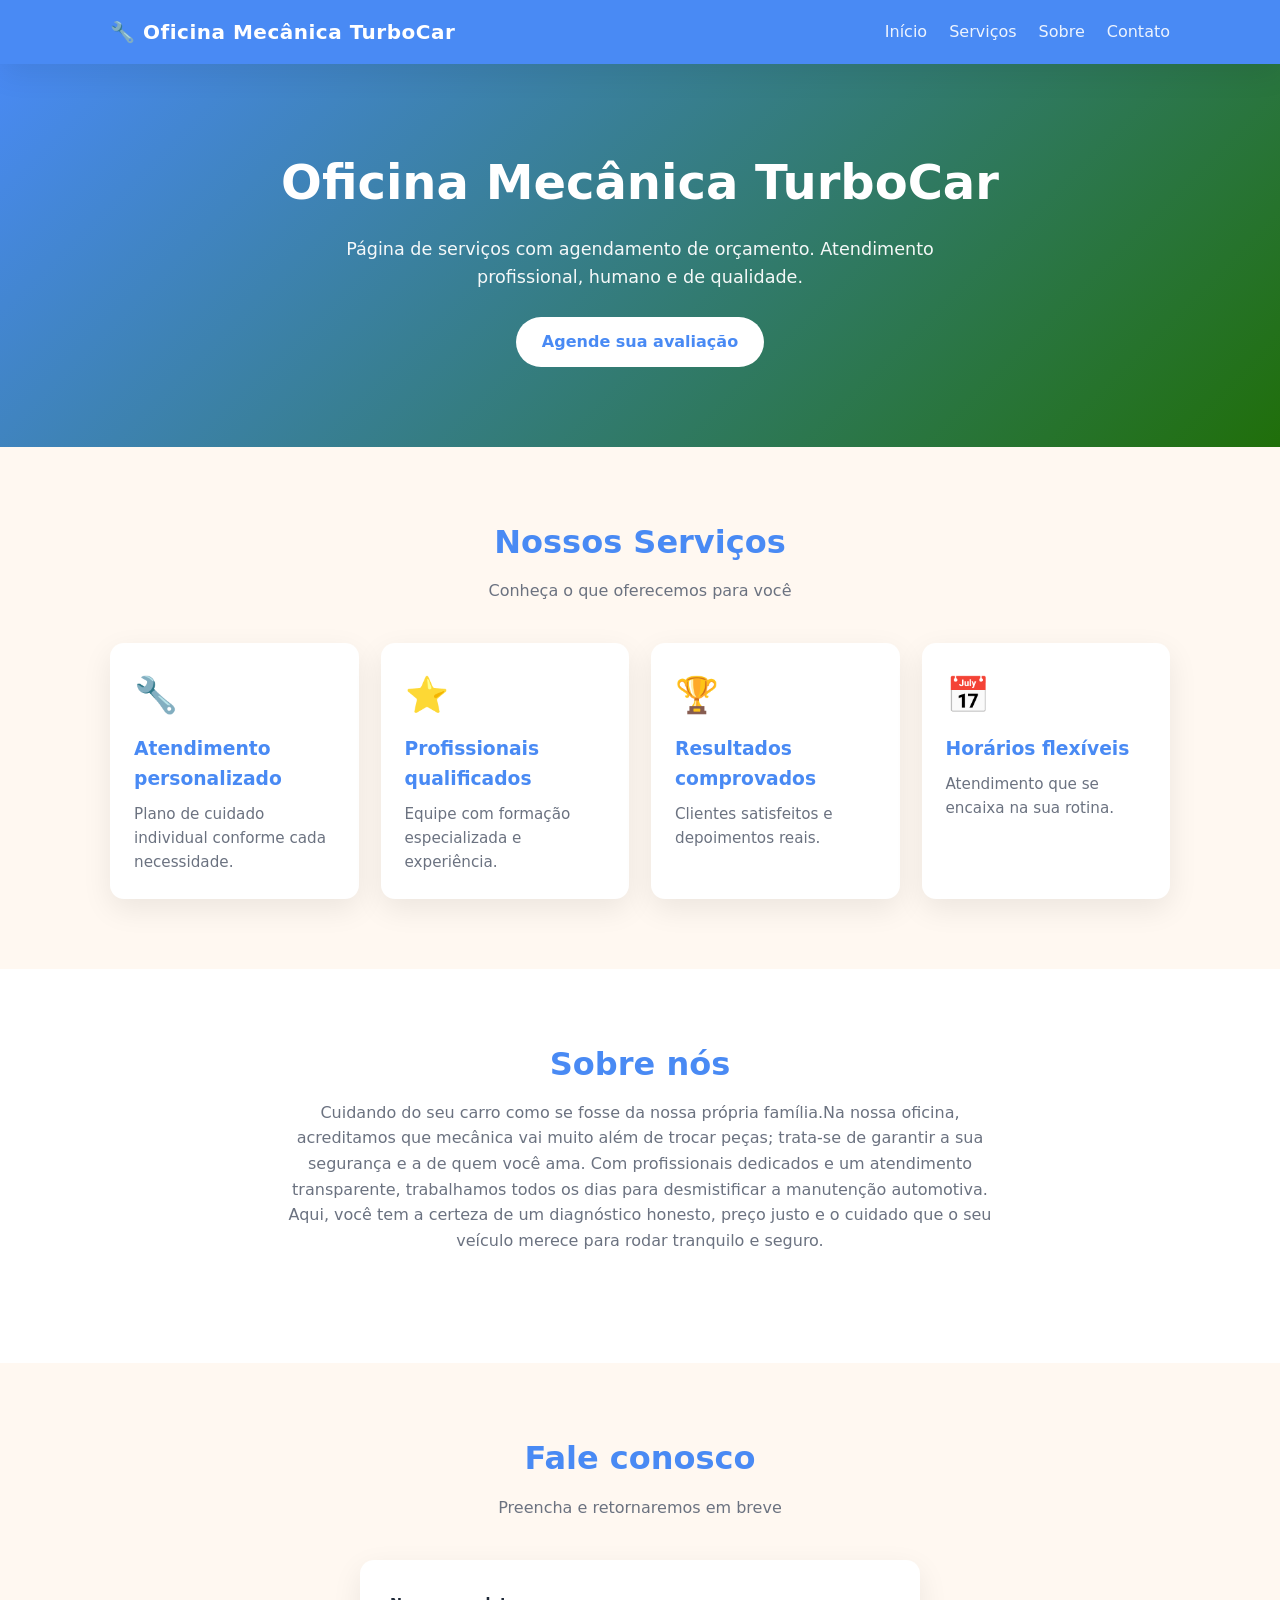
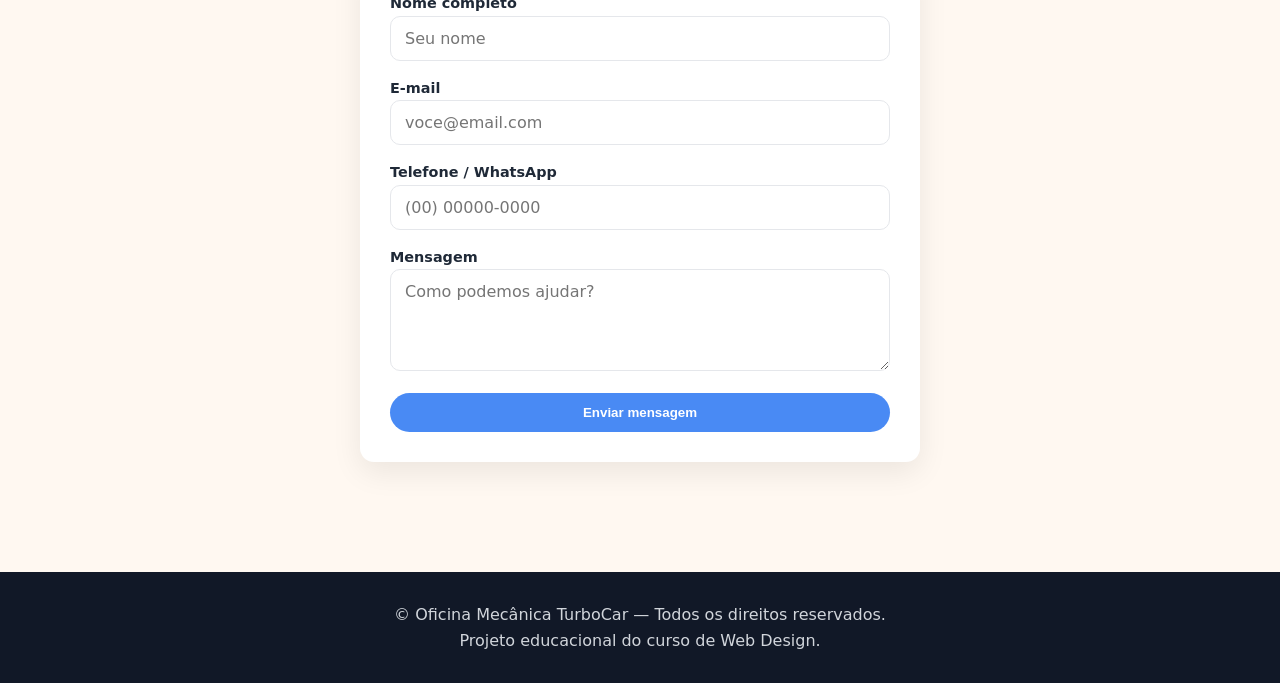
==== projetos-final-2026-2/03-oficina-mecanica/index.html @ 13c584ec "projeto final" ====
<!DOCTYPE html>
<!--
  Oficina Mecânica TurboCar
  Projeto didático do curso de Web Design.
  Estrutura: header, hero, serviços (cards), sobre, contato (form), footer.
-->
<html lang="pt-BR">
<head>
  <meta charset="UTF-8" />
  <!-- viewport torna o site responsivo no celular -->
  <meta name="viewport" content="width=device-width, initial-scale=1.0" />
  <title>Oficina Mecânica TurboCar</title>
  <meta name="description" content="Página de serviços com agendamento de orçamento." />
  <link rel="stylesheet" href="styles.css" />
</head>
<body>

  <!-- CABEÇALHO com navegação -->
  <header class="site-header">
    <div class="nav">
      <div class="logo">🔧 Oficina Mecânica TurboCar</div>
      <button class="menu-toggle" aria-label="Abrir menu">☰</button>
      <ul id="menu">
        <li><a href="#inicio">Início</a></li>
        <li><a href="#servicos">Serviços</a></li>
        <li><a href="#sobre">Sobre</a></li>
        <li><a href="#contato">Contato</a></li>
      </ul>
    </div>
  </header>

  <!-- HERO: primeira impressão do site -->
  <section class="hero" id="inicio">
    <h1>Oficina Mecânica TurboCar</h1>
    <p>Página de serviços com agendamento de orçamento. Atendimento profissional, humano e de qualidade.</p>
    <a href="#contato" class="btn">Agende sua avaliação</a>
  </section>

  <!-- SERVIÇOS em formato de cards -->
  <section id="servicos">
    <div class="container">
      <h2>Nossos Serviços</h2>
      <p class="subtitle">Conheça o que oferecemos para você</p>
      <div class="grid">
        <article class="card">
          <div class="icon">🔧</div>
          <h3>Atendimento personalizado</h3>
          <p>Plano de cuidado individual conforme cada necessidade.</p>
        </article>
        <article class="card">
          <div class="icon">⭐</div>
          <h3>Profissionais qualificados</h3>
          <p>Equipe com formação especializada e experiência.</p>
        </article>
        <article class="card">
          <div class="icon">🏆</div>
          <h3>Resultados comprovados</h3>
          <p>Clientes satisfeitos e depoimentos reais.</p>
        </article>
        <article class="card">
          <div class="icon">📅</div>
          <h3>Horários flexíveis</h3>
          <p>Atendimento que se encaixa na sua rotina.</p>
        </article>
      </div>
    </div>
  </section>

  <!-- SOBRE -->
  <section id="sobre" style="background:#fff;">
    <div class="container">
      <h2>Sobre nós</h2>
      <p class="subtitle" style="max-width:720px; margin-left:auto; margin-right:auto;">
        Cuidando do seu carro como se fosse da nossa própria família.Na nossa oficina, acreditamos que mecânica vai muito além de trocar peças; trata-se de garantir a sua segurança e a de quem você ama. Com profissionais dedicados e um atendimento transparente, trabalhamos todos os dias para desmistificar a manutenção automotiva. Aqui, você tem a certeza de um diagnóstico honesto, preço justo e o cuidado que o seu veículo merece para rodar tranquilo e seguro.
      </p>
    </div>
  </section>

  <!-- CONTATO com formulário -->
  <section id="contato">
    <div class="container">
      <h2>Fale conosco</h2>
      <p class="subtitle">Preencha e retornaremos em breve</p>
      <form class="contact" id="formContato" novalidate>
        <div>
          <label for="nome">Nome completo</label>
          <input type="text" id="nome" name="nome" required placeholder="Seu nome" />
        </div>
        <div>
          <label for="email">E-mail</label>
          <input type="email" id="email" name="email" required placeholder="voce@email.com" />
        </div>
        <div>
          <label for="telefone">Telefone / WhatsApp</label>
          <input type="tel" id="telefone" name="telefone" placeholder="(00) 00000-0000" />
        </div>
        <div>
          <label for="mensagem">Mensagem</label>
          <textarea id="mensagem" name="mensagem" rows="4" required placeholder="Como podemos ajudar?"></textarea>
        </div>
        <button type="submit" class="btn primary">Enviar mensagem</button>
        <div class="mensagem-feedback" id="feedback"></div>
      </form>
    </div>
  </section>

  <footer>
    <p>© <span id="ano"></span> Oficina Mecânica TurboCar — Todos os direitos reservados.</p>
    <p>Projeto educacional do curso de Web Design.</p>
  </footer>

  <script src="script.js"></script>
</body>
</html>
---- projetos-final-2026-2/03-oficina-mecanica/styles.css ----
/* =========================================================
   Oficina Mecânica TurboCar
   Folha de estilos principal.
   Conceitos: variáveis CSS, seletores, flexbox, grid,
   responsividade, transições e hover.
   ========================================================= */

/* Variáveis (Custom Properties) — facilitam manter o tema */
:root {
  --primary: #498af4;
  --accent: #206f0a;
  --bg: #fff8f1;
  --text: #1f2937;
  --muted: #6b7280;
  --card: #ffffff;
  --radius: 14px;
  --shadow: 0 10px 30px rgba(0,0,0,.08);
  --container: 1100px;
}

/* Reset simples para padronizar entre navegadores */
* { box-sizing: border-box; margin: 0; padding: 0; }

html { scroll-behavior: smooth; } /* rolagem suave para âncoras */

body {
  font-family: 'Segoe UI', system-ui, -apple-system, sans-serif;
  background: var(--bg);
  color: var(--text);
  line-height: 1.6;
}

img { max-width: 100%; display: block; }

/* Container central reutilizável */
.container {
  max-width: var(--container);
  margin: 0 auto;
  padding: 0 20px;
}

/* ---------- HEADER / NAV ---------- */
header.site-header {
  background: var(--primary);
  color: #fff;
  position: sticky; /* fixa ao rolar */
  top: 0;
  z-index: 50;
  box-shadow: var(--shadow);
}
.nav {
  display: flex;
  align-items: center;
  justify-content: space-between;
  padding: 16px 20px;
  max-width: var(--container);
  margin: 0 auto;
}
.nav .logo { font-weight: 800; font-size: 1.25rem; letter-spacing: .5px; }
.nav ul { display: flex; gap: 22px; list-style: none; }
.nav a { color: #fff; text-decoration: none; opacity: .9; transition: opacity .2s; }
.nav a:hover { opacity: 1; text-decoration: underline; }

/* botão hambúrguer (mobile) */
.menu-toggle {
  display: none;
  background: transparent;
  border: 0;
  color: #fff;
  font-size: 1.6rem;
  cursor: pointer;
}

/* ---------- HERO ---------- */
.hero {
  background: linear-gradient(135deg, var(--primary), var(--accent));
  color: #fff;
  padding: 80px 20px;
  text-align: center;
}
.hero h1 { font-size: clamp(1.8rem, 4vw, 3rem); margin-bottom: 14px; }
.hero p { font-size: 1.1rem; max-width: 640px; margin: 0 auto 26px; opacity: .95; }

/* botão reutilizável */
.btn {
  display: inline-block;
  background: #fff;
  color: var(--primary);
  padding: 12px 26px;
  border-radius: 999px;
  text-decoration: none;
  font-weight: 700;
  border: 0;
  cursor: pointer;
  transition: transform .15s ease, box-shadow .15s ease;
}
.btn:hover { transform: translateY(-2px); box-shadow: var(--shadow); }
.btn.primary { background: var(--primary); color: #fff; }

/* ---------- SEÇÕES ---------- */
section { padding: 70px 0; }
section h2 {
  text-align: center;
  font-size: 2rem;
  margin-bottom: 10px;
  color: var(--primary);
}
section .subtitle {
  text-align: center;
  color: var(--muted);
  margin-bottom: 40px;
}

/* Grid de cards reutilizável */
.grid {
  display: grid;
  grid-template-columns: repeat(auto-fit, minmax(240px, 1fr));
  gap: 22px;
}
.card {
  background: var(--card);
  border-radius: var(--radius);
  padding: 24px;
  box-shadow: var(--shadow);
  transition: transform .2s;
}
.card:hover { transform: translateY(-6px); }
.card .icon { font-size: 2.2rem; margin-bottom: 10px; }
.card h3 { color: var(--primary); margin-bottom: 8px; }
.card p { color: var(--muted); font-size: .95rem; }

/* ---------- FORMULÁRIO ---------- */
form.contact {
  max-width: 560px;
  margin: 0 auto;
  background: var(--card);
  padding: 30px;
  border-radius: var(--radius);
  box-shadow: var(--shadow);
  display: grid;
  gap: 14px;
}
form.contact label { font-weight: 600; font-size: .9rem; }
form.contact input,
form.contact select,
form.contact textarea {
  width: 100%;
  padding: 12px 14px;
  border: 1px solid #e5e7eb;
  border-radius: 10px;
  font-family: inherit;
  font-size: 1rem;
  transition: border-color .2s, box-shadow .2s;
}
form.contact input:focus,
form.contact textarea:focus,
form.contact select:focus {
  outline: none;
  border-color: var(--primary);
  box-shadow: 0 0 0 3px color-mix(in srgb, var(--primary) 20%, transparent);
}

.mensagem-feedback {
  margin-top: 14px;
  padding: 12px;
  border-radius: 10px;
  background: #ecfdf5;
  color: #065f46;
  text-align: center;
  display: none;
}
.mensagem-feedback.erro { background: #fef2f2; color: #991b1b; }

/* ---------- FOOTER ---------- */
footer {
  background: #111827;
  color: #d1d5db;
  text-align: center;
  padding: 30px 20px;
  margin-top: 40px;
}
footer a { color: var(--accent); text-decoration: none; }

/* ---------- RESPONSIVO ---------- */
@media (max-width: 720px) {
  .nav ul {
    display: none;
    position: absolute;
    top: 60px; left: 0; right: 0;
    flex-direction: column;
    background: var(--primary);
    padding: 14px 20px;
    gap: 12px;
  }
  .nav ul.open { display: flex; }
  .menu-toggle { display: block; }
}
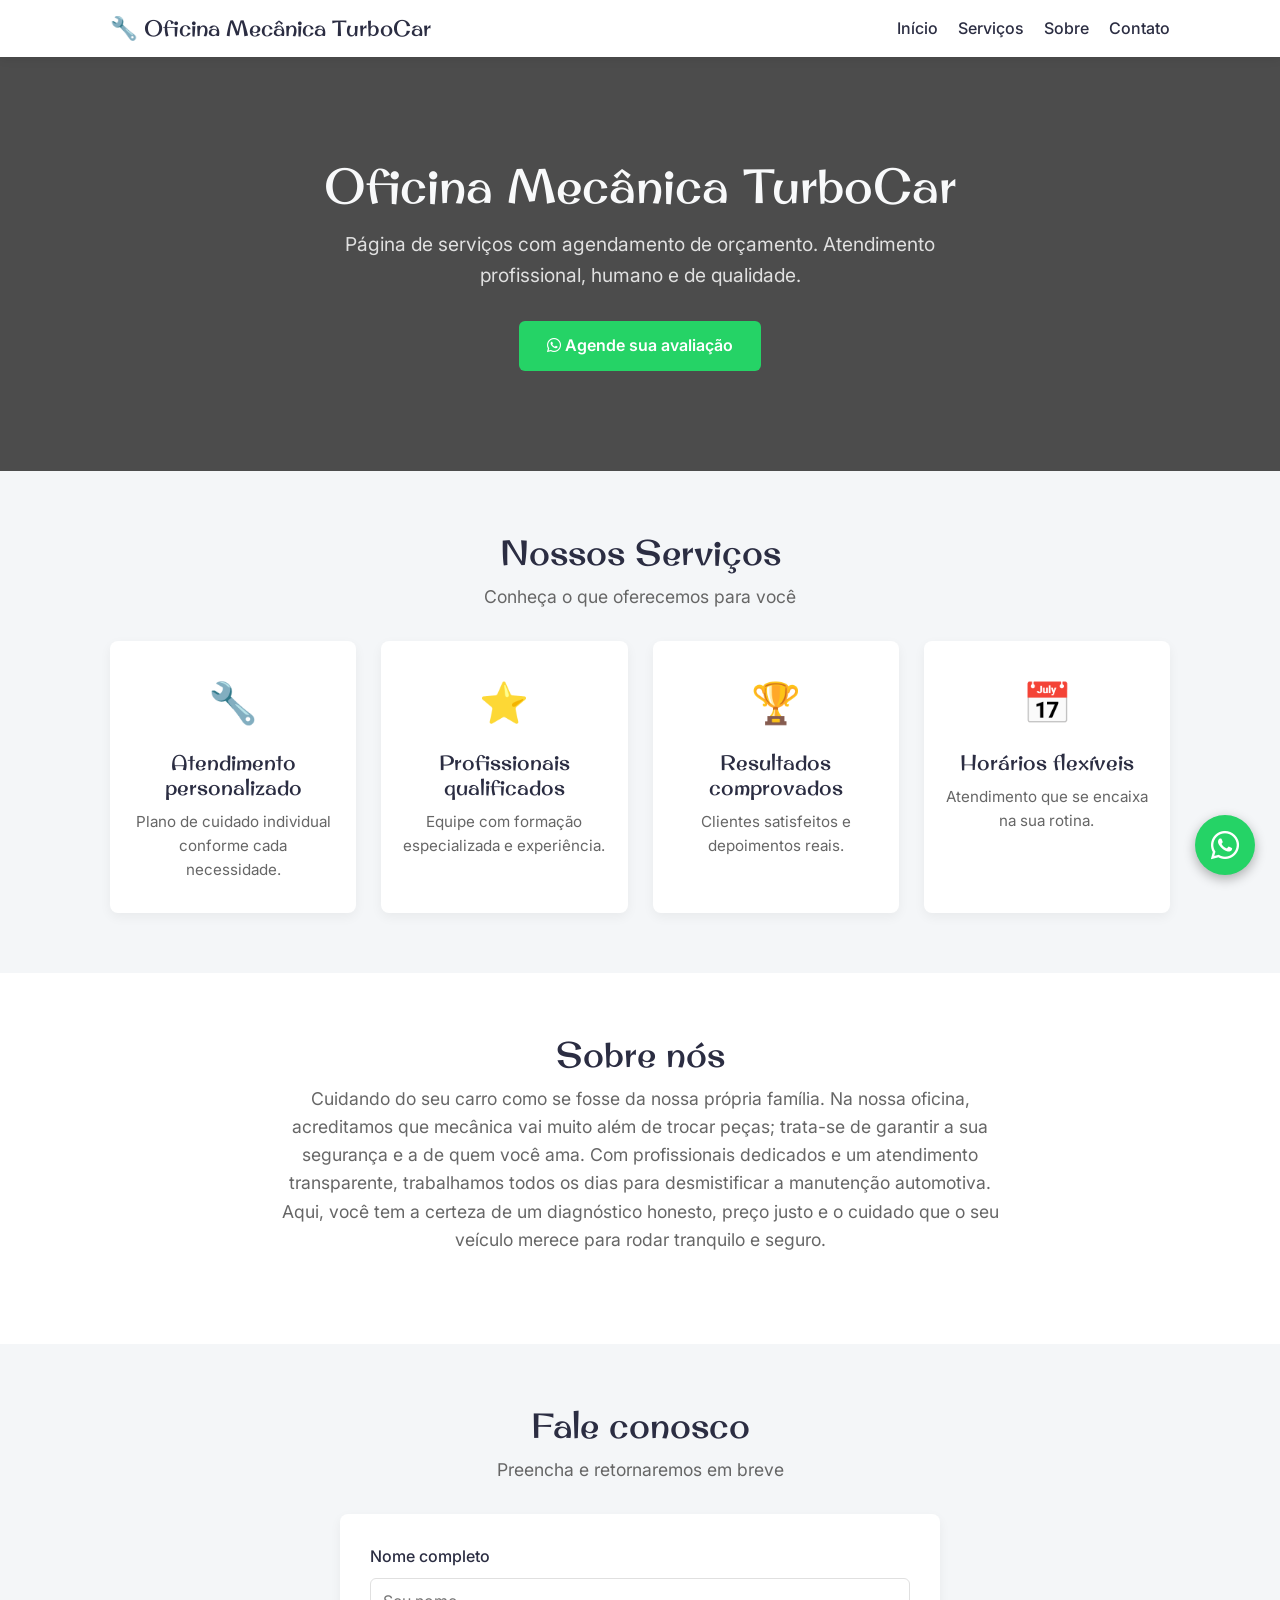
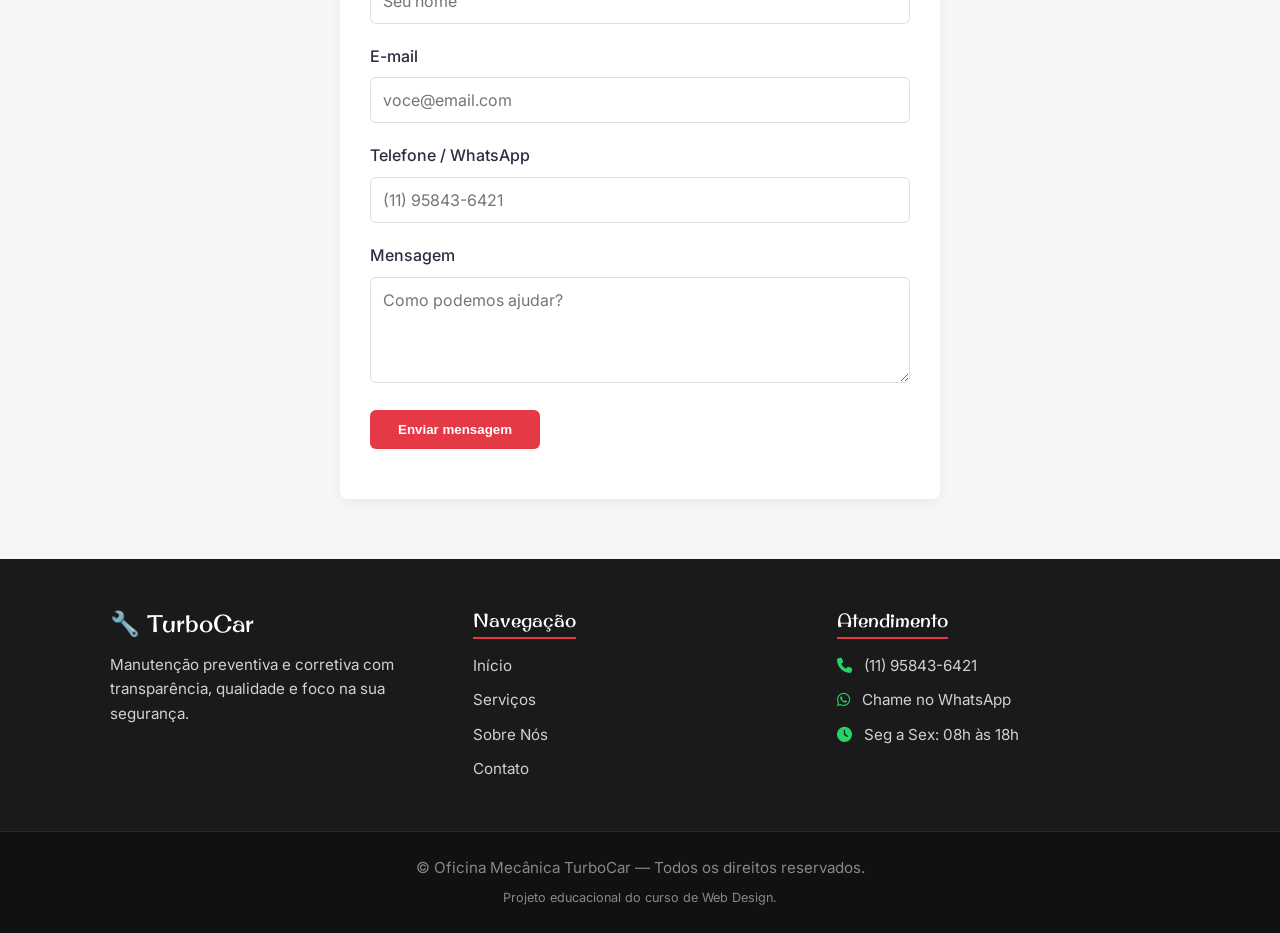
==== commit ea0cc6c7: "projeto-final" ====
--- a/projetos-final-2026-2/03-oficina-mecanica/index.html
+++ b/projetos-final-2026-2/03-oficina-mecanica/index.html
@@ -11,6 +11,15 @@
   <meta name="viewport" content="width=device-width, initial-scale=1.0" />
   <title>Oficina Mecânica TurboCar</title>
   <meta name="description" content="Página de serviços com agendamento de orçamento." />
+
+  <!-- Fonte Original Surfer + Inter do Google Fonts -->
+  <link rel="preconnect" href="https://fonts.googleapis.com">
+  <link rel="preconnect" href="https://fonts.gstatic.com" crossorigin>
+  <link href="https://fonts.googleapis.com/css2?family=Inter:wght@400;500;600&family=Original+Surfer&display=swap" rel="stylesheet">
+
+  <!-- Font Awesome para ícones modernos (como o do WhatsApp) -->
+  <link rel="stylesheet" href="https://cdnjs.cloudflare.com/ajax/libs/font-awesome/6.5.1/css/all.min.css">
+
   <link rel="stylesheet" href="styles.css" />
 </head>
 <body>
@@ -33,7 +42,9 @@
   <section class="hero" id="inicio">
     <h1>Oficina Mecânica TurboCar</h1>
     <p>Página de serviços com agendamento de orçamento. Atendimento profissional, humano e de qualidade.</p>
-    <a href="#contato" class="btn">Agende sua avaliação</a>
+    <a href="https://wa.me/5511958436421?text=Olá!%20Gostaria%20de%20agendar%20uma%20avaliação." target="_blank" rel="noopener noreferrer" class="btn btn-whatsapp">
+      <i class="fa-brands fa-whatsapp"></i> Agende sua avaliação
+    </a>
   </section>
 
   <!-- SERVIÇOS em formato de cards -->
@@ -71,7 +82,7 @@
     <div class="container">
       <h2>Sobre nós</h2>
       <p class="subtitle" style="max-width:720px; margin-left:auto; margin-right:auto;">
-        Cuidando do seu carro como se fosse da nossa própria família.Na nossa oficina, acreditamos que mecânica vai muito além de trocar peças; trata-se de garantir a sua segurança e a de quem você ama. Com profissionais dedicados e um atendimento transparente, trabalhamos todos os dias para desmistificar a manutenção automotiva. Aqui, você tem a certeza de um diagnóstico honesto, preço justo e o cuidado que o seu veículo merece para rodar tranquilo e seguro.
+        Cuidando do seu carro como se fosse da nossa própria família. Na nossa oficina, acreditamos que mecânica vai muito além de trocar peças; trata-se de garantir a sua segurança e a de quem você ama. Com profissionais dedicados e um atendimento transparente, trabalhamos todos os dias para desmistificar a manutenção automotiva. Aqui, você tem a certeza de um diagnóstico honesto, preço justo e o cuidado que o seu veículo merece para rodar tranquilo e seguro.
       </p>
     </div>
   </section>
@@ -92,7 +103,7 @@
         </div>
         <div>
           <label for="telefone">Telefone / WhatsApp</label>
-          <input type="tel" id="telefone" name="telefone" placeholder="(00) 00000-0000" />
+          <input type="tel" id="telefone" name="telefone" placeholder="(11) 95843-6421" />
         </div>
         <div>
           <label for="mensagem">Mensagem</label>
@@ -104,11 +115,50 @@
     </div>
   </section>
 
-  <footer>
-    <p>© <span id="ano"></span> Oficina Mecânica TurboCar — Todos os direitos reservados.</p>
-    <p>Projeto educacional do curso de Web Design.</p>
+  <!-- RODAPÉ MODERNO -->
+  <footer class="site-footer">
+    <div class="container footer-container">
+      <div class="footer-col">
+        <h3 class="footer-logo">🔧 TurboCar</h3>
+        <p>Manutenção preventiva e corretiva com transparência, qualidade e foco na sua segurança.</p>
+      </div>
+
+      <div class="footer-col">
+        <h4>Navegação</h4>
+        <ul>
+          <li><a href="#inicio">Início</a></li>
+          <li><a href="#servicos">Serviços</a></li>
+          <li><a href="#sobre">Sobre Nós</a></li>
+          <li><a href="#contato">Contato</a></li>
+        </ul>
+      </div>
+
+      <div class="footer-col">
+        <h4>Atendimento</h4>
+        <p><i class="fa-solid fa-phone"></i> (11) 95843-6421</p>
+        <p><i class="fa-brands fa-whatsapp"></i> <a href="https://wa.me/5511958436421" target="_blank" rel="noopener noreferrer">Chame no WhatsApp</a></p>
+        <p><i class="fa-solid fa-clock"></i> Seg a Sex: 08h às 18h</p>
+      </div>
+    </div>
+
+    <div class="footer-bottom">
+      <div class="container">
+        <p>© <span id="ano"></span> Oficina Mecânica TurboCar — Todos os direitos reservados.</p>
+        <p><small>Projeto educacional do curso de Web Design.</small></p>
+      </div>
+    </div>
   </footer>
+
+  <!-- BOTÃO FLUTUANTE DO WHATSAPP -->
+  <a href="https://wa.me/5511958436421?text=Olá!%20Vim%20pelo%20site%20e%20gostaria%20de%20mais%20informações." 
+     class="whatsapp-float" 
+     target="_blank" 
+     rel="noopener noreferrer" 
+     aria-label="Falar no WhatsApp">
+    <i class="fa-brands fa-whatsapp"></i>
+  </a>
 
   <script src="script.js"></script>
 </body>
 </html>
+
--- a/projetos-final-2026-2/03-oficina-mecanica/styles.css
+++ b/projetos-final-2026-2/03-oficina-mecanica/styles.css
@@ -1,197 +1,390 @@
-/* =========================================================
-   Oficina Mecânica TurboCar
-   Folha de estilos principal.
-   Conceitos: variáveis CSS, seletores, flexbox, grid,
-   responsividade, transições e hover.
-   ========================================================= */
-
-/* Variáveis (Custom Properties) — facilitam manter o tema */
+/* ==========================================================================
+   CONFIGURAÇÕES GERAIS E VARIÁVEIS
+   ========================================================================== */
 :root {
-  --primary: #498af4;
-  --accent: #206f0a;
-  --bg: #fff8f1;
-  --text: #1f2937;
-  --muted: #6b7280;
-  --card: #ffffff;
-  --radius: 14px;
-  --shadow: 0 10px 30px rgba(0,0,0,.08);
-  --container: 1100px;
-}
-
-/* Reset simples para padronizar entre navegadores */
-* { box-sizing: border-box; margin: 0; padding: 0; }
-
-html { scroll-behavior: smooth; } /* rolagem suave para âncoras */
+  --primary-color: #e63946;
+  --primary-hover: #c82333;
+  --whatsapp-color: #25d366;
+  --whatsapp-hover: #20ba5a;
+  --dark-bg: #1a1a1a;
+  --dark-footer-bottom: #111111;
+  --text-dark: #2b2d42;
+  --text-light: #f8f9fa;
+  --text-muted: #888888;
+  --bg-light: #f4f6f8;
+  --border-color: #e0e0e0;
+}
+
+* {
+  box-sizing: border-box;
+  margin: 0;
+  padding: 0;
+}
 
 body {
-  font-family: 'Segoe UI', system-ui, -apple-system, sans-serif;
-  background: var(--bg);
-  color: var(--text);
+  font-family: 'Inter', system-ui, -apple-system, BlinkMacSystemFont, 'Segoe UI', Roboto, sans-serif;
+  color: var(--text-dark);
+  background-color: #ffffff;
   line-height: 1.6;
 }
 
-img { max-width: 100%; display: block; }
-
-/* Container central reutilizável */
+/* ==========================================================================
+   TIPOGRAFIA (FONTE ORIGINAL SURFER NOS TÍTULOS)
+   ========================================================================== */
+h1, h2, h3, h4, .logo, .footer-logo {
+  font-family: 'Original Surfer', cursive, sans-serif;
+  font-weight: 400; /* Original Surfer tem peso único */
+  line-height: 1.2;
+}
+
+/* ==========================================================================
+   CONTAINER E ESTRUTURA
+   ========================================================================== */
 .container {
-  max-width: var(--container);
+  max-width: 1100px;
   margin: 0 auto;
   padding: 0 20px;
 }
 
-/* ---------- HEADER / NAV ---------- */
-header.site-header {
-  background: var(--primary);
-  color: #fff;
-  position: sticky; /* fixa ao rolar */
+section {
+  padding: 60px 0;
+}
+
+.subtitle {
+  color: #666;
+  font-size: 1.1rem;
+  margin-bottom: 30px;
+  text-align: center;
+}
+
+h2 {
+  text-align: center;
+  font-size: 2.2rem;
+  margin-bottom: 10px;
+  color: var(--text-dark);
+}
+
+/* ==========================================================================
+   CABEÇALHO (HEADER) E NAVEGAÇÃO
+   ========================================================================== */
+.site-header {
+  background-color: #ffffff;
+  box-shadow: 0 2px 10px rgba(0, 0, 0, 0.08);
+  position: sticky;
   top: 0;
-  z-index: 50;
-  box-shadow: var(--shadow);
-}
+  z-index: 100;
+}
+
 .nav {
   display: flex;
+  justify-content: space-between;
   align-items: center;
-  justify-content: space-between;
-  padding: 16px 20px;
-  max-width: var(--container);
+  max-width: 1100px;
   margin: 0 auto;
-}
-.nav .logo { font-weight: 800; font-size: 1.25rem; letter-spacing: .5px; }
-.nav ul { display: flex; gap: 22px; list-style: none; }
-.nav a { color: #fff; text-decoration: none; opacity: .9; transition: opacity .2s; }
-.nav a:hover { opacity: 1; text-decoration: underline; }
-
-/* botão hambúrguer (mobile) */
+  padding: 15px 20px;
+}
+
+.logo {
+  font-size: 1.4rem;
+  color: var(--text-dark);
+}
+
+#menu {
+  display: flex;
+  list-style: none;
+  gap: 20px;
+}
+
+#menu a {
+  text-decoration: none;
+  color: var(--text-dark);
+  font-weight: 500;
+  transition: color 0.2s ease;
+}
+
+#menu a:hover {
+  color: var(--primary-color);
+}
+
 .menu-toggle {
   display: none;
-  background: transparent;
-  border: 0;
-  color: #fff;
-  font-size: 1.6rem;
+  background: none;
+  border: none;
+  font-size: 1.8rem;
   cursor: pointer;
 }
 
-/* ---------- HERO ---------- */
+/* ==========================================================================
+   HERO SECTION
+   ========================================================================== */
 .hero {
-  background: linear-gradient(135deg, var(--primary), var(--accent));
-  color: #fff;
-  padding: 80px 20px;
-  text-align: center;
-}
-.hero h1 { font-size: clamp(1.8rem, 4vw, 3rem); margin-bottom: 14px; }
-.hero p { font-size: 1.1rem; max-width: 640px; margin: 0 auto 26px; opacity: .95; }
-
-/* botão reutilizável */
+  background: linear-gradient(rgba(0, 0, 0, 0.7), rgba(0, 0, 0, 0.7)), url('https://images.unsplash.com/photo-1617814076367-b759c7d7e738?auto=format&fit=crop&w=1350&q=80') center/cover no-repeat;
+  color: var(--text-light);
+  text-align: center;
+  padding: 100px 20px;
+}
+
+.hero h1 {
+  font-size: 3rem;
+  margin-bottom: 15px;
+}
+
+.hero p {
+  font-size: 1.2rem;
+  max-width: 650px;
+  margin: 0 auto 30px auto;
+  color: #e0e0e0;
+}
+
+/* Botões */
 .btn {
   display: inline-block;
-  background: #fff;
-  color: var(--primary);
-  padding: 12px 26px;
-  border-radius: 999px;
+  padding: 12px 28px;
+  border-radius: 6px;
   text-decoration: none;
-  font-weight: 700;
-  border: 0;
+  font-weight: 600;
   cursor: pointer;
-  transition: transform .15s ease, box-shadow .15s ease;
-}
-.btn:hover { transform: translateY(-2px); box-shadow: var(--shadow); }
-.btn.primary { background: var(--primary); color: #fff; }
-
-/* ---------- SEÇÕES ---------- */
-section { padding: 70px 0; }
-section h2 {
-  text-align: center;
-  font-size: 2rem;
-  margin-bottom: 10px;
-  color: var(--primary);
-}
-section .subtitle {
-  text-align: center;
-  color: var(--muted);
-  margin-bottom: 40px;
-}
-
-/* Grid de cards reutilizável */
+  border: none;
+  transition: all 0.3s ease;
+}
+
+.btn-whatsapp {
+  background-color: var(--whatsapp-color);
+  color: #ffffff;
+}
+
+.btn-whatsapp:hover {
+  background-color: var(--whatsapp-hover);
+  transform: translateY(-2px);
+}
+
+.btn.primary {
+  background-color: var(--primary-color);
+  color: #ffffff;
+}
+
+.btn.primary:hover {
+  background-color: var(--primary-hover);
+}
+
+/* ==========================================================================
+   SERVIÇOS (CARDS)
+   ========================================================================== */
+#servicos {
+  background-color: var(--bg-light);
+}
+
 .grid {
   display: grid;
   grid-template-columns: repeat(auto-fit, minmax(240px, 1fr));
-  gap: 22px;
-}
+  gap: 25px;
+  margin-top: 20px;
+}
+
 .card {
-  background: var(--card);
-  border-radius: var(--radius);
-  padding: 24px;
-  box-shadow: var(--shadow);
-  transition: transform .2s;
-}
-.card:hover { transform: translateY(-6px); }
-.card .icon { font-size: 2.2rem; margin-bottom: 10px; }
-.card h3 { color: var(--primary); margin-bottom: 8px; }
-.card p { color: var(--muted); font-size: .95rem; }
-
-/* ---------- FORMULÁRIO ---------- */
-form.contact {
-  max-width: 560px;
+  background: #ffffff;
+  padding: 30px 20px;
+  border-radius: 8px;
+  text-align: center;
+  box-shadow: 0 4px 12px rgba(0, 0, 0, 0.05);
+  transition: transform 0.3s ease, box-shadow 0.3s ease;
+}
+
+.card:hover {
+  transform: translateY(-5px);
+  box-shadow: 0 8px 20px rgba(0, 0, 0, 0.1);
+}
+
+.card .icon {
+  font-size: 2.5rem;
+  margin-bottom: 15px;
+}
+
+.card h3 {
+  font-size: 1.3rem;
+  margin-bottom: 10px;
+}
+
+.card p {
+  color: #666;
+  font-size: 0.95rem;
+}
+
+/* ==========================================================================
+   CONTATO (FORMULÁRIO)
+   ========================================================================== */
+#contato {
+  background-color: var(--bg-light);
+}
+
+.contact {
+  max-width: 600px;
   margin: 0 auto;
-  background: var(--card);
+  background: #ffffff;
   padding: 30px;
-  border-radius: var(--radius);
-  box-shadow: var(--shadow);
-  display: grid;
-  gap: 14px;
-}
-form.contact label { font-weight: 600; font-size: .9rem; }
-form.contact input,
-form.contact select,
-form.contact textarea {
+  border-radius: 8px;
+  box-shadow: 0 4px 12px rgba(0, 0, 0, 0.05);
+}
+
+.contact div {
+  margin-bottom: 20px;
+}
+
+.contact label {
+  display: block;
+  margin-bottom: 8px;
+  font-weight: 500;
+}
+
+.contact input,
+.contact textarea {
   width: 100%;
-  padding: 12px 14px;
-  border: 1px solid #e5e7eb;
-  border-radius: 10px;
+  padding: 12px;
+  border: 1px solid var(--border-color);
+  border-radius: 6px;
   font-family: inherit;
   font-size: 1rem;
-  transition: border-color .2s, box-shadow .2s;
-}
-form.contact input:focus,
-form.contact textarea:focus,
-form.contact select:focus {
+}
+
+.contact input:focus,
+.contact textarea:focus {
   outline: none;
-  border-color: var(--primary);
-  box-shadow: 0 0 0 3px color-mix(in srgb, var(--primary) 20%, transparent);
-}
-
-.mensagem-feedback {
-  margin-top: 14px;
-  padding: 12px;
-  border-radius: 10px;
-  background: #ecfdf5;
-  color: #065f46;
-  text-align: center;
-  display: none;
-}
-.mensagem-feedback.erro { background: #fef2f2; color: #991b1b; }
-
-/* ---------- FOOTER ---------- */
-footer {
-  background: #111827;
-  color: #d1d5db;
-  text-align: center;
-  padding: 30px 20px;
-  margin-top: 40px;
-}
-footer a { color: var(--accent); text-decoration: none; }
-
-/* ---------- RESPONSIVO ---------- */
-@media (max-width: 720px) {
-  .nav ul {
+  border-color: var(--primary-color);
+}
+
+/* ==========================================================================
+   RODAPÉ (FOOTER) MODERNO
+   ========================================================================== */
+.site-footer {
+  background-color: var(--dark-bg);
+  color: #d1d1d1;
+  padding-top: 50px;
+  font-size: 0.95rem;
+}
+
+.footer-container {
+  display: grid;
+  grid-template-columns: repeat(auto-fit, minmax(220px, 1fr));
+  gap: 30px;
+  padding-bottom: 40px;
+}
+
+.footer-col h3.footer-logo {
+  color: #ffffff;
+  font-size: 1.5rem;
+  margin-bottom: 15px;
+}
+
+.footer-col h4 {
+  color: #ffffff;
+  margin-bottom: 15px;
+  font-size: 1.2rem;
+  border-bottom: 2px solid var(--primary-color);
+  display: inline-block;
+  padding-bottom: 5px;
+}
+
+.footer-col ul {
+  list-style: none;
+}
+
+.footer-col ul li {
+  margin-bottom: 10px;
+}
+
+.footer-col a {
+  color: #d1d1d1;
+  text-decoration: none;
+  transition: color 0.2s ease;
+}
+
+.footer-col a:hover {
+  color: var(--whatsapp-color);
+}
+
+.footer-col p {
+  margin-bottom: 10px;
+}
+
+.footer-col i {
+  margin-right: 8px;
+  color: var(--whatsapp-color);
+}
+
+.footer-bottom {
+  background-color: var(--dark-footer-bottom);
+  text-align: center;
+  padding: 20px 0;
+  border-top: 1px solid #2a2a2a;
+}
+
+.footer-bottom p {
+  margin: 4px 0;
+  color: var(--text-muted);
+}
+
+/* ==========================================================================
+   BOTÃO FLUTUANTE DO WHATSAPP
+   ========================================================================== */
+.whatsapp-float {
+  position: fixed;
+  width: 60px;
+  height: 60px;
+  bottom: 25px;
+  right: 25px;
+  background-color: var(--whatsapp-color);
+  color: #ffffff;
+  border-radius: 50px;
+  text-align: center;
+  font-size: 32px;
+  box-shadow: 0px 4px 12px rgba(0, 0, 0, 0.3);
+  z-index: 1000;
+  display: flex;
+  align-items: center;
+  justify-content: center;
+  text-decoration: none;
+  transition: transform 0.3s ease, background-color 0.3s ease;
+}
+
+.whatsapp-float:hover {
+  transform: scale(1.1);
+  background-color: var(--whatsapp-hover);
+  color: #ffffff;
+}
+
+/* ==========================================================================
+   RESPONSIVIDADE (DISPOSITIVOS MÓVEIS)
+   ========================================================================== */
+@media (max-width: 768px) {
+  .menu-toggle {
+    display: block;
+  }
+
+  #menu {
     display: none;
+    flex-direction: column;
+    width: 100%;
     position: absolute;
-    top: 60px; left: 0; right: 0;
-    flex-direction: column;
-    background: var(--primary);
-    padding: 14px 20px;
-    gap: 12px;
-  }
-  .nav ul.open { display: flex; }
-  .menu-toggle { display: block; }
-}
+    top: 60px;
+    left: 0;
+    background-color: #ffffff;
+    padding: 20px;
+    box-shadow: 0 4px 10px rgba(0, 0, 0, 0.1);
+  }
+
+  #menu.active {
+    display: flex;
+  }
+
+  .hero h1 {
+    font-size: 2.2rem;
+  }
+
+  .whatsapp-float {
+    width: 50px;
+    height: 50px;
+    font-size: 26px;
+    bottom: 20px;
+    right: 20px;
+  }
+}
